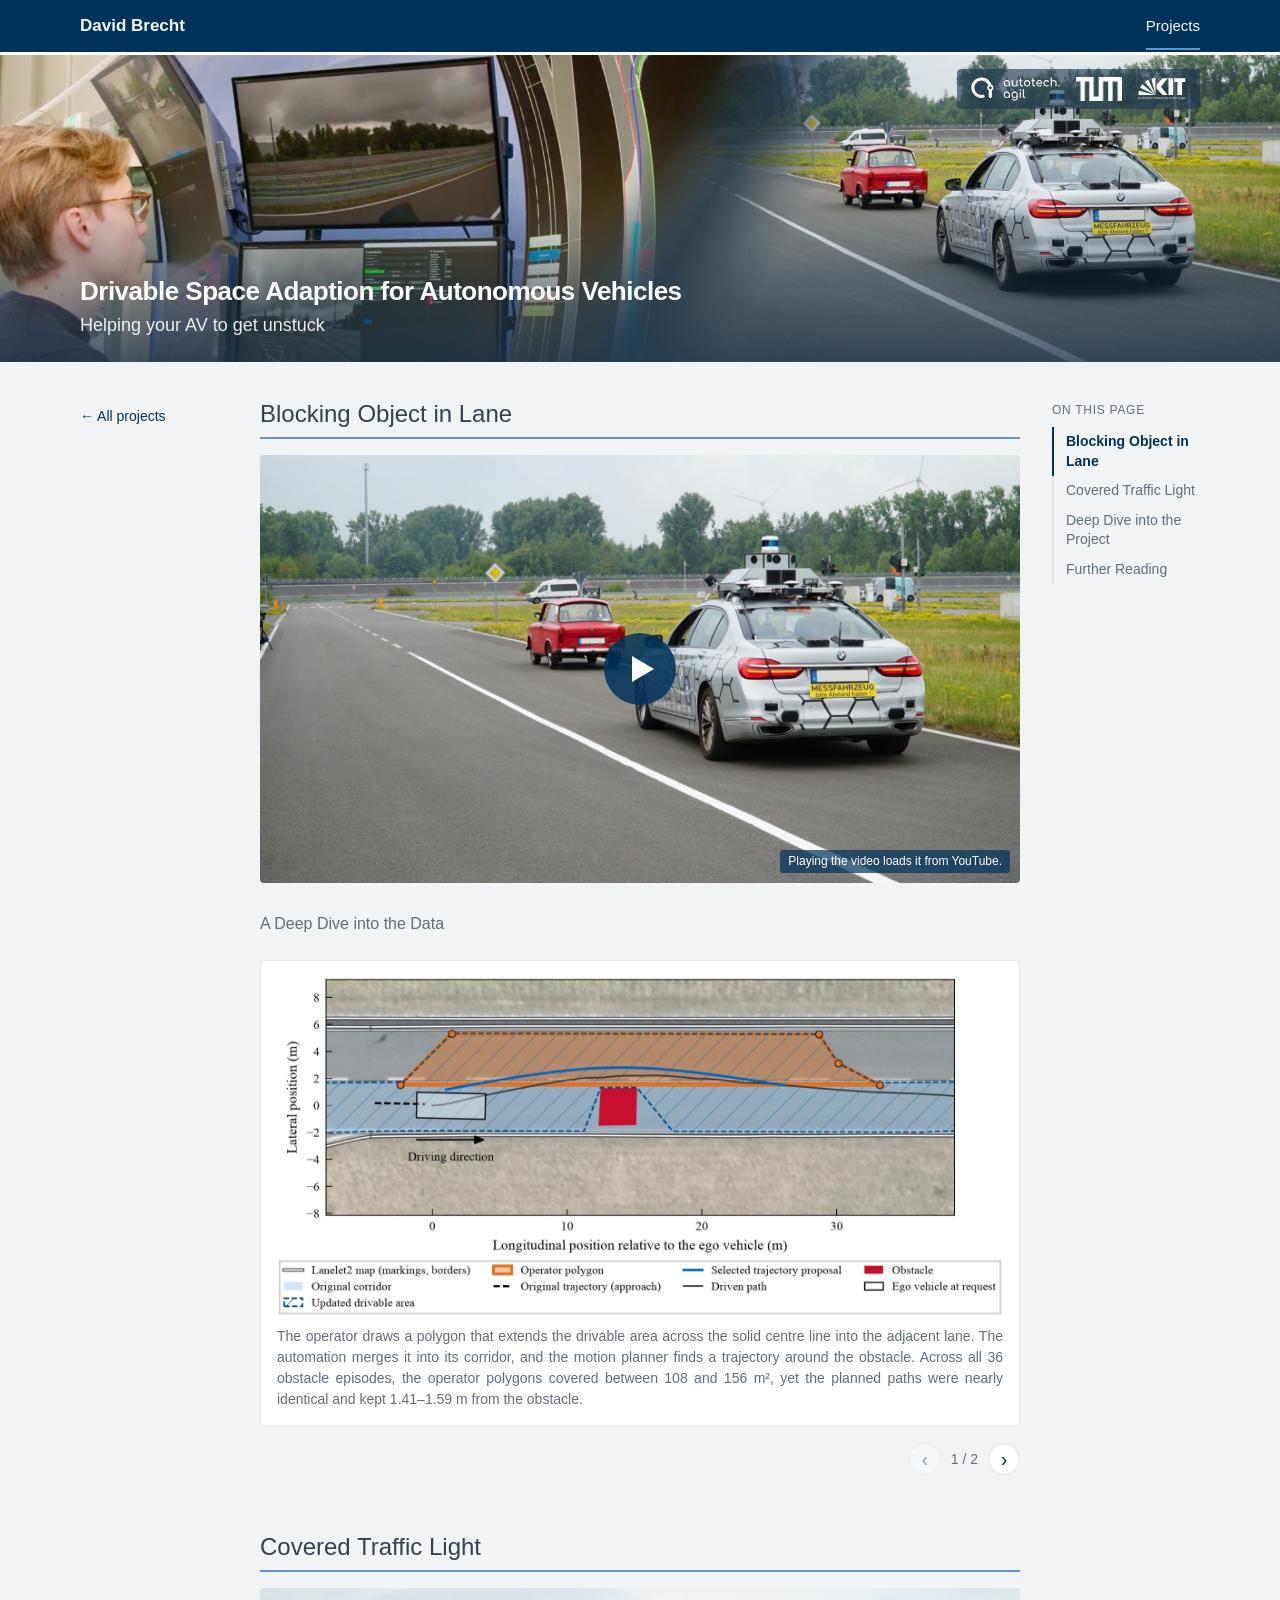
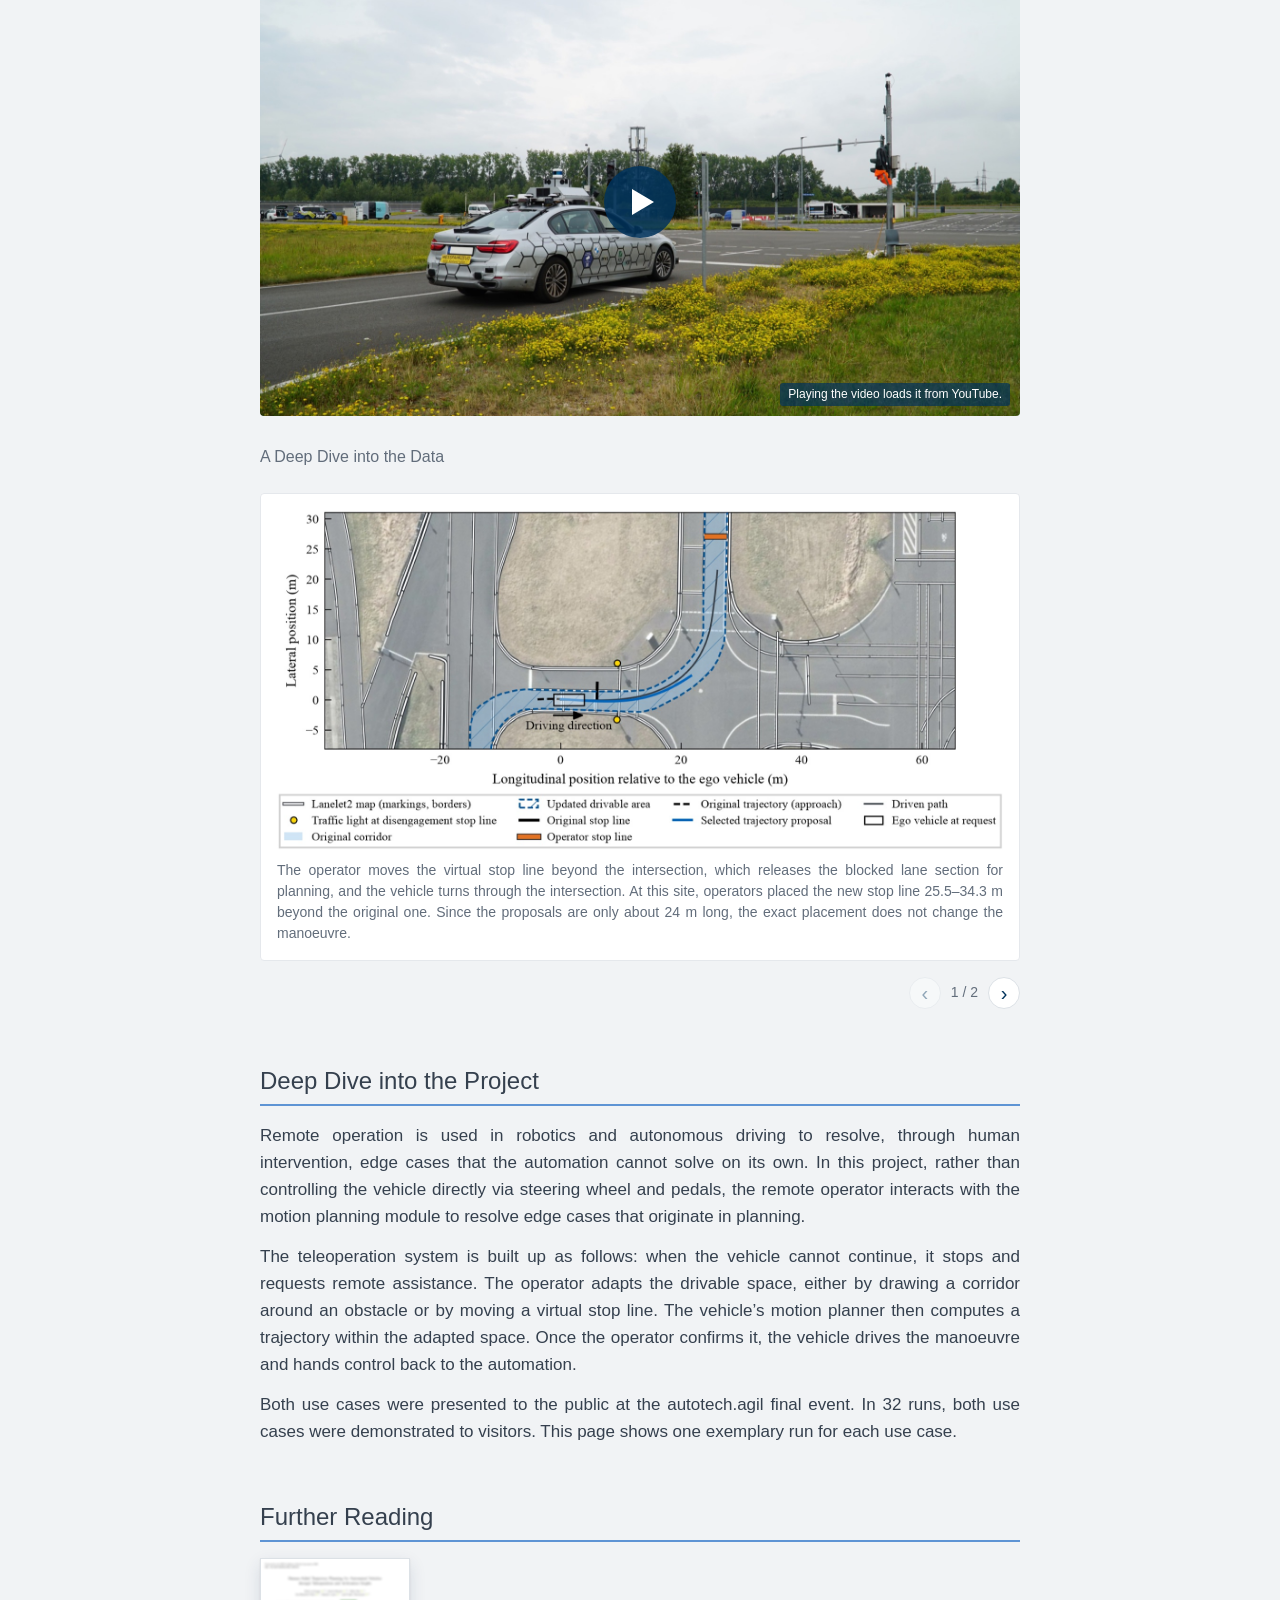
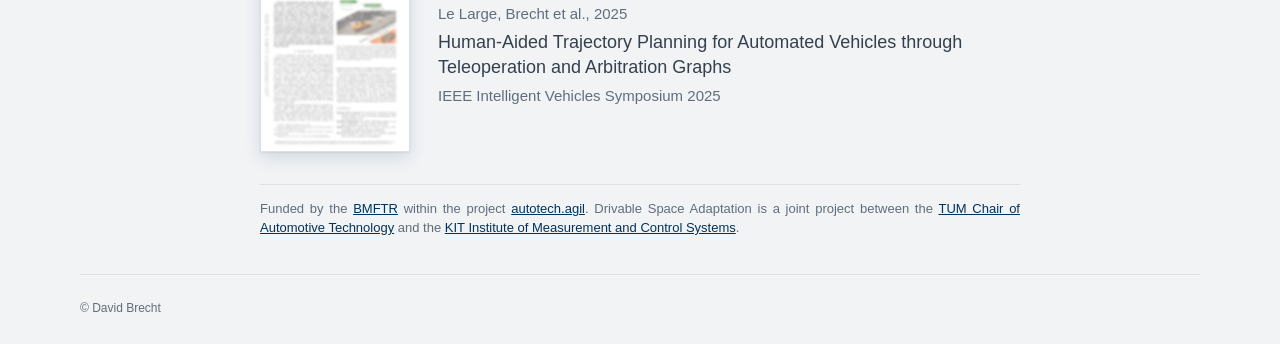
==== projects/drivable-space-adaption.html @ f10d5e89 "wip - first version, collaborative planning still missing" ====
<!doctype html>
<html lang="en-GB">
  <head>
    <meta charset="utf-8">
    <meta name="viewport" content="width=device-width, initial-scale=1">
    <meta name="description" content="Drivable space adaption for autonomous vehicles: a remote operator adjusts the planning constraints so the automation can pass an obstruction.">
    <meta name="theme-color" content="#00335c">
    <title>Drivable Space Adaption | David Brecht</title>
    <link rel="icon" href="../assets/deployment/common/favicon.svg" type="image/svg+xml">
    <link rel="stylesheet" href="../styles.css">
  </head>
  <body>
    <a class="skip-link" href="#content">Skip to content</a>

    <header class="site-header site-header--sticky">
      <div class="topbar">
        <div class="container topbar-inner">
          <a class="site-name" href="../">David Brecht</a>
          <nav aria-label="Main navigation">
            <a class="nav-link" href="../#projects">Projects</a>
          </nav>
        </div>
      </div>
    </header>

    <main id="content" class="project-page" tabindex="-1">
      <figure class="project-banner">
        <div class="banner-photos">
          <img class="banner-photo banner-photo--left" src="../assets/deployment/kit_drivable_space/title_page.jpeg" width="2460" height="1519" alt="Remote operator at the teleoperation workstation, with camera views and a map of the drivable space.">
          <img class="banner-photo banner-photo--right" src="../assets/deployment/kit_drivable_space/drivable_space_scenario.jpg" width="1600" height="1066" alt="The automated test vehicle on the test track, following a car.">
          <span class="banner-seam" aria-hidden="true"></span>
        </div>
        <div class="banner-frame container">
          <div class="banner-logos" aria-label="Project partners">
            <img src="../assets/deployment/common/logos/autotech_agil_white.svg" width="500" height="135" alt="autotech.agil">
            <img src="../assets/deployment/common/logos/tum_white.png" width="200" height="104" alt="Technical University of Munich">
            <img class="logo-to-white" src="../assets/deployment/common/logos/kit.svg" width="1000" height="500" alt="Karlsruhe Institute of Technology">
          </div>
          <figcaption>
            <h1>Drivable Space Adaption for Autonomous Vehicles</h1>
            <p>Helping your AV to get unstuck</p>
          </figcaption>
        </div>
      </figure>

      <div class="container">
      <div class="project-layout">
      <nav class="page-back" aria-label="Back">
        <a class="back-link" href="../#projects">← All projects</a>
      </nav>
      <div class="project-body">
        <h2 id="blocking-object">Blocking Object in Lane</h2>

        <div class="video" data-youtube-id="cDaHewxZwfg">
          <a class="video-poster" href="https://www.youtube.com/watch?v=cDaHewxZwfg" aria-label="Play video: Passing an object that blocks the lane (opens YouTube)">
            <img src="../assets/deployment/kit_drivable_space/drivable_space_scenario.jpg" width="1600" height="1066" loading="lazy" alt="">
            <span class="play-button" aria-hidden="true"></span>
            <span class="video-hint">Playing the video loads it from YouTube.</span>
          </a>
        </div>

        <h3>A Deep Dive into the Data</h3>
        <div class="gallery" role="region" aria-label="Blocking object in lane: plots" tabindex="0">
          <figure>
            <img src="../assets/deployment/kit_drivable_space/results/fig_pub_example_obstacle.jpg" width="1600" height="746" loading="lazy" alt="Top-down view of an obstacle episode: the operator polygon extends the drivable area into the adjacent lane, and the selected trajectory passes the obstacle.">
            <figcaption>The operator draws a polygon that extends the drivable area across the solid centre line into the adjacent lane. The automation merges it into its corridor, and the motion planner finds a trajectory around the obstacle. Across all 36 obstacle episodes, the operator polygons covered between 108 and 156 m², yet the planned paths were nearly identical and kept 1.41–1.59 m from the obstacle.</figcaption>
          </figure>
          <figure>
            <img src="../assets/deployment/kit_drivable_space/results/fig_velocity_obstacle.jpg" width="1600" height="573" loading="lazy" alt="Vehicle speed over time for an obstacle episode, with the phases from handover to the remote operator until handover back to the automation shaded.">
            <figcaption>The vehicle stands still while the operator assesses the scene, draws the polygon and reviews the proposal; these steps take up most of the 60 s from request to handover. Planning itself takes 0.3 s. After the confirmation, the vehicle starts within 1.7 s, passes the obstacle at about 12 km/h, and the automation continues without stopping. <small class="figure-note">This was presented to visitors of the autotech.agil project, and the system was explained to them during the interaction. Real interaction is therefore expected to be much faster.</small></figcaption>
          </figure>
        </div>
        <div class="gallery-nav" hidden>
          <button type="button" data-step="-1" aria-label="Previous plot">‹</button>
          <span class="gallery-count" aria-live="polite">1 / 2</span>
          <button type="button" data-step="1" aria-label="Next plot">›</button>
        </div>

        <h2 id="covered-traffic-light">Covered Traffic Light</h2>

        <div class="video" data-youtube-id="cDaHewxZwfg">
          <a class="video-poster" href="https://www.youtube.com/watch?v=cDaHewxZwfg" aria-label="Play video: Proceeding through an intersection with a covered traffic light (opens YouTube)">
            <img src="../assets/deployment/kit_drivable_space/traffic_light_scenario.jpg" width="1600" height="1066" loading="lazy" alt="">
            <span class="play-button" aria-hidden="true"></span>
            <span class="video-hint">Playing the video loads it from YouTube.</span>
          </a>
        </div>

        <h3>A Deep Dive into the Data</h3>
        <div class="gallery" role="region" aria-label="Covered traffic light: plots" tabindex="0">
          <figure>
            <img src="../assets/deployment/kit_drivable_space/results/fig_pub_example_traffic_light.jpg" width="1600" height="748" loading="lazy" alt="Top-down view of a traffic-light episode: the operator moves the stop line beyond the intersection, and the selected trajectory turns through it.">
            <figcaption>The operator moves the virtual stop line beyond the intersection, which releases the blocked lane section for planning, and the vehicle turns through the intersection. At this site, operators placed the new stop line 25.5–34.3 m beyond the original one. Since the proposals are only about 24 m long, the exact placement does not change the manoeuvre.</figcaption>
          </figure>
          <figure>
            <img src="../assets/deployment/kit_drivable_space/results/fig_velocity_traffic_light.jpg" width="1600" height="573" loading="lazy" alt="Vehicle speed over time for a traffic-light episode, with the phases from handover to the remote operator until handover back to the automation shaded.">
            <figcaption>As with the obstacle, the operator steps fill most of the 62 s from request to handover while the vehicle stands still, and planning takes 0.2 s. The vehicle crosses the intersection at up to about 13 km/h and accelerates further once the automation has taken over again. <small class="figure-note">This was presented to visitors of the autotech.agil project, and the system was explained to them during the interaction. Real interaction is therefore expected to be much faster.</small></figcaption>
          </figure>
        </div>
        <div class="gallery-nav" hidden>
          <button type="button" data-step="-1" aria-label="Previous plot">‹</button>
          <span class="gallery-count" aria-live="polite">1 / 2</span>
          <button type="button" data-step="1" aria-label="Next plot">›</button>
        </div>

        <h2 id="project">Deep Dive into the Project</h2>
        <p>Remote operation is used in robotics and autonomous driving to resolve, through human intervention, edge cases that the automation cannot solve on its own. In this project, rather than controlling the vehicle directly via steering wheel and pedals, the remote operator interacts with the motion planning module to resolve edge cases that originate in planning.</p>
        <p>The teleoperation system is built up as follows: when the vehicle cannot continue, it stops and requests remote assistance. The operator adapts the drivable space, either by drawing a corridor around an obstacle or by moving a virtual stop line. The vehicle’s motion planner then computes a trajectory within the adapted space. Once the operator confirms it, the vehicle drives the manoeuvre and hands control back to the automation.</p>
        <p>Both use cases were presented to the public at the autotech.agil final event. In 32 runs, both use cases were demonstrated to visitors. This page shows one exemplary run for each use case.</p>

        <h2 id="further-reading">Further Reading</h2>
        <div class="paper">
          <a class="paper-cover" href="https://doi.org/10.1109/IV64158.2025.11097737" tabindex="-1" aria-hidden="true">
            <img src="../assets/deployment/kit_drivable_space/paper_front_page_web.jpg" width="440" height="571" loading="lazy" alt="">
          </a>
          <div class="paper-text">
            <p class="paper-authors">Le Large, Brecht et al., 2025</p>
            <p class="paper-title"><a href="https://doi.org/10.1109/IV64158.2025.11097737">Human-Aided Trajectory Planning for Automated Vehicles through Teleoperation and Arbitration Graphs</a></p>
            <p class="paper-venue">IEEE Intelligent Vehicles Symposium 2025</p>
          </div>
        </div>

        <p class="project-footnote">Funded by the <a href="https://www.bmftr.bund.de/EN/Home/home_node.html">BMFTR</a> within the project <a href="https://www.autotechagil.de">autotech.agil</a>. Drivable Space Adaptation is a joint project between the <a href="https://www.mos.ed.tum.de/en/ftm/home/">TUM Chair of Automotive Technology</a> and the <a href="https://www.mrt.kit.edu/english/index.php">KIT Institute of Measurement and Control Systems</a>.</p>
      </div>
      <nav class="toc" aria-label="On this page">
        <p class="toc-title">On this page</p>
        <ol>
          <li><a href="#blocking-object">Blocking Object in Lane</a></li>
          <li><a href="#covered-traffic-light">Covered Traffic Light</a></li>
          <li><a href="#project">Deep Dive into the Project</a></li>
          <li><a href="#further-reading">Further Reading</a></li>
        </ol>
      </nav>
      </div>
      </div>
    </main>

    <footer class="site-footer container">
      <small>© David Brecht</small>
    </footer>
    <script src="../video.js"></script>
    <script src="../gallery.js"></script>
    <script src="../toc.js"></script>
    <script src="../banner.js"></script>
  </body>
</html>
---- styles.css ----
:root {
  color-scheme: light;
  --page: #f1f3f5;
  --surface: #ffffff;
  --ink: #35404e;
  --muted: #626d7b;
  --line: #dce1e6;
  --accent: #00335c;
  --accent-light: #5e94d4;
  --header: #00335c;
  --banner: #1b364d; /* project banner: the CV navy at about half the saturation */
}

* { box-sizing: border-box; }

html { scroll-padding-top: 24px; }

body {
  margin: 0;
  background: var(--page);
  color: var(--ink);
  font-family: "Helvetica Neue", Helvetica, Arial, sans-serif;
  font-size: 17px;
  line-height: 1.6;
  -webkit-font-smoothing: antialiased;
}

a { color: var(--accent); }

a:focus-visible {
  outline: 2px solid var(--accent);
  outline-offset: 5px;
  border-radius: 1px;
}

.container {
  width: min(1120px, calc(100% - 64px));
  margin-inline: auto;
}

.skip-link {
  position: absolute;
  z-index: 2;
  top: -100px;
  left: 16px;
  padding: 8px 16px;
  background: white;
}

.skip-link:focus { top: 8px; }

.topbar {
  background: var(--header);
  color: #f5f6f8;
}

.topbar-inner {
  min-height: 52px;
  display: flex;
  align-items: center;
  justify-content: space-between;
  gap: 24px;
}

.site-name {
  color: inherit;
  font-size: 17px;
  font-weight: 600;
  text-decoration: none;
}

.nav-link {
  display: block;
  padding: 12px 0 10px;
  border-bottom: 2px solid var(--accent-light);
  color: #f5f6f8;
  font-size: 15px;
  text-decoration: none;
}

.topbar a:focus-visible { outline-color: #fff; }

.profile {
  background: #fafbfc;
  border-bottom: 1px solid var(--line);
}

.profile-inner {
  display: flex;
  align-items: center;
  justify-content: center;
  gap: 28px;
  padding-block: 25px;
}

.portrait {
  display: block;
  flex: 0 0 auto;
  width: 108px;
  height: 108px;
  border-radius: 50%;
  object-fit: cover;
  object-position: 50% 43%;
  border: 1px solid #d9dfe5;
}

h1, h2, h3, p { margin: 0; }

h1 {
  font-size: 32px;
  line-height: 1.2;
  font-weight: 600;
  letter-spacing: -.5px;
}

.profile-subtitle {
  margin-top: 5px;
  color: var(--muted);
  font-size: 17px;
}

.contact-links {
  display: flex;
  flex-wrap: wrap;
  gap: 22px;
  margin-top: 9px;
  font-size: 14px;
}

.contact-links a {
  display: inline-flex;
  align-items: center;
  gap: 6px;
  text-decoration: none;
}

.contact-links a:hover { text-decoration: underline; }

.contact-links svg {
  width: 16px;
  height: 16px;
  fill: none;
  stroke: currentColor;
  stroke-width: 1.5;
}

.contact-links .github-icon {
  fill: currentColor;
  stroke: none;
}

main { padding-top: 30px; }

main:focus { outline: none; }


.project-grid {
  display: grid;
  grid-template-columns: repeat(2, minmax(0, 1fr));
  gap: 28px;
}

.project-card {
  padding: 24px 24px 26px;
  background: var(--surface);
  border: 1px solid #e5e8ec;
  border-radius: 4px;
}

.project-figure {
  position: relative;
  margin: 0 0 20px;
  overflow: hidden;
  border: 1px solid #e4e8ed;
  border-radius: 2px;
  background: #f8fafb;
}

.project-figure img {
  display: block;
  width: 100%;
  height: auto;
  aspect-ratio: 16 / 9;
  object-fit: cover;
}

.project-figure figcaption {
  position: absolute;
  right: 10px;
  bottom: 6px;
  color: #677382;
  font-size: 10px;
  line-height: 1.5;
}

.project-copy h3 {
  margin-bottom: 11px;
  font-size: 22px;
  font-weight: 500;
  line-height: 1.32;
}

.project-copy p {
  color: var(--muted);
  font-size: 16px;
  line-height: 1.65;
}

.site-footer {
  margin-top: 36px;
  padding-block: 18px 24px;
  border-top: 1px solid var(--line);
  color: var(--muted);
}

.site-footer small { font-size: 12px; }

@media (max-width: 760px) {
  .container { width: min(580px, calc(100% - 36px)); }
  .project-grid { grid-template-columns: minmax(0, 1fr); gap: 22px; }
  .profile-inner { justify-content: flex-start; gap: 20px; padding-block: 23px; }
  .portrait { width: 88px; height: 88px; }
  h1 { font-size: 28px; }
  .profile-subtitle { font-size: 15px; }
  .project-card { padding: 20px; }
}

@media (max-width: 380px) {
  .profile-inner { gap: 15px; }
  .portrait { width: 72px; height: 72px; }
  h1 { font-size: 25px; }
  .profile-subtitle { max-width: 180px; line-height: 1.45; }
  .contact-links { gap: 17px; }
  .project-copy h3 { font-size: 21px; }
}

.read-more {
  display: inline-block;
  margin-top: 12px;
  font-size: 15px;
  text-decoration: none;
}

.read-more:hover { text-decoration: underline; }

.project-note {
  grid-column: 1 / -1;
  padding-block: 22px;
  text-align: center;
}

.project-note p { color: var(--muted); font-size: 16px; }

/* Project detail page */
.project-page { padding-top: 0; } /* the banner starts right under the top bar */

.back-link {
  display: inline-block;
  font-size: 14px;
  text-decoration: none;
}

/* "All projects" sits in the left-hand gap and stays in view, mirroring the contents list on the right. */
.page-back {
  grid-column: 1;
  grid-row: 1;
  align-self: start;
  position: sticky;
  top: calc(var(--sticky-offset, 68px) + 8px);
  margin-top: 4px;
}

.back-link:hover { text-decoration: underline; }

/* Navy top bar stays at the top on project pages. */
.site-header--sticky {
  position: sticky;
  top: 0;
  z-index: 10;
  border-bottom: 3px solid #fff; /* thin white line between top bar and title strip */
}

/* Anchor jumps land below the sticky bars (banner.js raises this on wide screens). */
html:has(.site-header--sticky) { scroll-padding-top: var(--sticky-offset, 68px); }

.project-banner {
  --p: 0; /* collapse progress, 0 = full photo, 1 = navy title strip (set by banner.js) */
  position: relative;
  z-index: 5;
  margin: 0;
  overflow: hidden;
  background: var(--banner);
}

/* Logos and title share the page container width (.container), so the title starts exactly
   below the name in the top bar. With two photos, the frame is laid over the full-width photos. */
.banner-frame { position: relative; }
.banner-photos + .banner-frame { position: absolute; inset: 0; }
/* With full-width photos, the darkening behind the title runs across the whole banner. */
.banner-photos + .banner-frame figcaption { background: none; }

.banner-photos::after {
  content: "";
  position: absolute;
  right: 0;
  bottom: 0;
  left: 0;
  height: 55%;
  background: linear-gradient(transparent, rgba(27, 54, 77, .8));
}

.banner-frame > img {
  display: block;
  width: 100%;
  height: auto;
  aspect-ratio: 3 / 1;
  object-fit: cover;
  object-position: 50% 40%;
}

/* Two photos side by side across the full page width. They overlap in the middle, where the
   right photo fades in along a line tilted by about 30° and a soft band in the banner blue hides the seam. */
.banner-photos {
  position: relative;
  /* Up to 1920px wide: 24% of the width, between 240 and 360px.
     Wider screens: grows with the width (18.75vw = 360px at 1920), keeping the 1080p shape and crop. */
  height: max(clamp(240px, 24vw, 360px), 18.75vw);
  overflow: hidden;
}

.banner-photo {
  position: absolute;
  top: 0;
  width: 58%; /* left 63% and right 53% below: the photos overlap from 47% to 63%, seam at about 55% */
  height: 100%;
  object-fit: cover;
}

/* Vertical slice of the operator photo: 0% puts the head low, 14% centres it; 7% sits between. */
/* A single photo filling the whole banner. */
.banner-photo--single { left: 0; width: 100%; object-position: 50% 50%; }

.banner-photo--left { left: 0; width: 63%; object-position: 30% 7%; }

.banner-photo--right {
  right: 0;
  width: 53%;
  object-position: 60% 50%;
  -webkit-mask-image: linear-gradient(120deg, transparent 14%, #000 30%);
  mask-image: linear-gradient(120deg, transparent 14%, #000 30%);
}

.banner-seam {
  position: absolute;
  inset: 0;
  background: linear-gradient(120deg, transparent 47.5%, rgba(27, 54, 77, .7) 54.5%, transparent 61.5%);
}

/* Navy layer that fades in over the photo as the banner collapses. */
.project-banner::before {
  content: "";
  position: absolute;
  inset: 0;
  z-index: 1;
  background: var(--banner);
  opacity: var(--p);
  pointer-events: none;
}

.banner-logos {
  z-index: 2;
  position: absolute;
  top: 14px;
  right: 0; /* right edge in line with "Projects" in the top bar */
  display: flex;
  align-items: center;
  gap: 16px;
  padding: 8px 14px;
  border-radius: 4px;
  background: rgba(27, 54, 77, .6);
}

.banner-logos img {
  display: block;
  width: auto;
  height: 24px;
  aspect-ratio: auto;
}

/* The KIT logo is green and black; render it white like the others. */
.banner-logos .logo-to-white { filter: brightness(0) invert(1); }

.project-banner figcaption {
  position: absolute;
  left: 0;
  right: 0;
  bottom: 0;
  z-index: 2;
  /* No left padding: the title lines up with the name in the top bar. */
  padding: 48px 28px calc(22px - 8px * var(--p)) 0;
  background: linear-gradient(transparent, rgba(27, 54, 77, .8));
  color: #fff;
}

.project-banner h1 {
  font-size: calc(26px - 7px * var(--p)); /* 26px over the photo, 19px in the stuck strip */
}

.project-banner figcaption p {
  max-height: calc(30px * (1 - var(--p)));
  margin-top: calc(4px * (1 - var(--p)));
  overflow: hidden;
  font-size: 18px;
  opacity: calc(.9 * (1 - 2 * var(--p)));
}

/* Wide screens: the banner scrolls up behind its title and the title strip sticks under the top bar. */
@media (min-width: 1181px) {
  .project-banner { position: sticky; }
}

/* Text column in the middle, sticky contents list in the right-hand gap. */
.project-layout {
  display: grid;
  grid-template-columns: minmax(0, 1fr) minmax(0, 760px) minmax(0, 1fr);
  column-gap: 32px;
  margin-top: 36px;
}

.project-body { grid-column: 2; }

.toc {
  grid-column: 3;
  align-self: start;
  position: sticky;
  top: calc(var(--sticky-offset, 68px) + 8px);
  margin-top: 4px;
  font-size: 14px;
  line-height: 1.4;
}

.toc-title {
  margin-bottom: 8px;
  color: var(--muted);
  font-size: 12px;
  letter-spacing: .06em;
  text-transform: uppercase;
}

.toc ol {
  margin: 0;
  padding: 0;
  list-style: none;
  border-left: 2px solid var(--line);
}

.toc a {
  display: block;
  margin-left: -2px;
  padding: 5px 0 5px 12px;
  border-left: 2px solid transparent;
  color: var(--muted);
  text-decoration: none;
}

.toc a:hover { color: var(--accent); }

.toc a[aria-current="true"] {
  border-left-color: var(--accent);
  color: var(--accent);
  font-weight: 600;
}

@media (max-width: 1180px) {
  .project-layout { display: block; max-width: 760px; margin-inline: auto; }
  .page-back { position: static; margin-bottom: 20px; }
  .toc { display: none; }
}

@media (prefers-reduced-motion: no-preference) {
  html { scroll-behavior: smooth; }
}

.project-body h2 {
  margin: 56px 0 16px;
  padding-bottom: 8px;
  border-bottom: 2px solid var(--accent-light);
  font-size: 24px;
  font-weight: 500;
  line-height: 1.3;
}

.project-body h2:first-child { margin-top: 0; }

/* Everything below the banner shares the text column width. */
.project-body p,
.project-body figcaption {
  text-align: justify;
  hyphens: auto;
}

.project-body h3 {
  margin: 28px 0 0;
  color: var(--muted);
  font-size: 16px;
  font-weight: 500;
}

/* YouTube video, loaded only after a click (see video.js). */
.video {
  position: relative;
  margin-top: 16px;
  aspect-ratio: 16 / 9;
  overflow: hidden;
  border-radius: 4px;
  background: var(--header);
}

.video img,
.video iframe {
  display: block;
  width: 100%;
  height: 100%;
  border: 0;
  object-fit: cover;
}

.video-poster { display: block; height: 100%; }

.play-button {
  position: absolute;
  top: 50%;
  left: 50%;
  width: 72px;
  height: 72px;
  margin: -36px 0 0 -36px;
  border-radius: 50%;
  background: rgba(0, 51, 92, .85);
  transition: background .15s;
}

.play-button::after {
  content: "";
  position: absolute;
  top: 50%;
  left: 50%;
  margin: -13px 0 0 -8px;
  border-style: solid;
  border-width: 13px 0 13px 22px;
  border-color: transparent transparent transparent #fff;
}

.video-poster:hover .play-button,
.video-poster:focus-visible .play-button { background: var(--accent-light); }

.video-hint {
  position: absolute;
  right: 10px;
  bottom: 10px;
  padding: 3px 8px;
  border-radius: 3px;
  background: rgba(0, 51, 92, .7);
  color: #fff;
  font-size: 12px;
  line-height: 1.4;
}

.project-body .project-footnote {
  margin-top: 32px;
  padding-top: 14px;
  border-top: 1px solid var(--line);
  color: var(--muted);
  font-size: 13px;
  line-height: 1.5;
}

.project-body p + p { margin-top: 12px; }

.gallery {
  display: flex;
  align-items: flex-start;
  gap: 16px;
  margin-top: 24px;
  padding-bottom: 12px;
  overflow-x: auto;
  scroll-snap-type: x mandatory;
  overscroll-behavior-x: contain;
}

.gallery figure {
  flex: 0 0 100%;
  margin: 0;
  padding: 16px;
  background: var(--surface);
  border: 1px solid #e5e8ec;
  border-radius: 4px;
  scroll-snap-align: start;
}

.gallery img {
  display: block;
  width: 100%;
  height: auto;
}

/* Paper reference: a blurred first page framed like a printed sheet. */
.paper {
  display: flex;
  align-items: center;
  gap: 28px;
  margin-top: 16px;
}

.paper-cover {
  position: relative;
  flex: 0 0 150px;
  display: block;
  overflow: hidden;
  background: #fff;
  border: 1px solid var(--line);
  box-shadow: 0 1px 2px rgba(0, 0, 0, .08), 0 6px 16px rgba(0, 51, 92, .12);
}

.paper-cover img {
  display: block;
  width: 100%;
  height: auto;
  filter: blur(1.2px);
}

.paper-cover::after {
  content: "";
  position: absolute;
  inset: 0;
  background: rgba(255, 255, 255, .45);
}

.project-body .paper-text p {
  margin: 0;
  text-align: left;
  hyphens: manual;
}

.paper-authors,
.paper-venue { color: var(--muted); font-size: 15px; }

.paper-title {
  margin: 4px 0 !important;
  font-size: 18px;
  font-weight: 500;
  line-height: 1.4;
}

.paper-title a { color: var(--ink); text-decoration: none; }
.paper-title a:hover { color: var(--accent); text-decoration: underline; }

.figure-note {
  display: block;
  margin-top: 6px;
  font-size: 12px;
  font-style: italic;
}

.gallery-nav {
  display: flex;
  align-items: center;
  justify-content: flex-end;
  gap: 10px;
  margin-top: 4px;
  color: var(--muted);
  font-size: 14px;
}

.gallery-nav[hidden] { display: none; }

.gallery-nav button {
  width: 32px;
  height: 32px;
  border: 1px solid var(--line);
  border-radius: 50%;
  background: var(--surface);
  color: var(--accent);
  font-size: 20px;
  line-height: 1;
  cursor: pointer;
}

.gallery-nav button:hover:not(:disabled) { border-color: var(--accent-light); }
.gallery-nav button:disabled { opacity: .4; cursor: default; }

.gallery figcaption {
  margin-top: 10px;
  color: var(--muted);
  font-size: 14px;
  line-height: 1.5;
}

@media (max-width: 760px) {
  .banner-frame > img { aspect-ratio: 16 / 9; }
  /* Phones: the operator photo alone, full width. */
  .banner-photos { height: auto; aspect-ratio: 16 / 9; }
  .banner-photo--left { width: 100%; }
  .banner-photo--right, .banner-seam { display: none; }
  .project-banner figcaption { padding: 36px 18px 14px 0; }
  .project-banner h1 { font-size: 22px; }
  .project-banner figcaption p { font-size: 15px; }
  .play-button { transform: scale(.8); }
  .paper { gap: 18px; }
  .project-body h2 { margin-top: 44px; }
  .video-hint { right: 6px; bottom: 6px; font-size: 11px; }
  .banner-logos { top: 10px; gap: 10px; padding: 6px 10px; }
  .banner-logos img { height: 16px; }
  .paper-cover { flex-basis: 96px; }
}
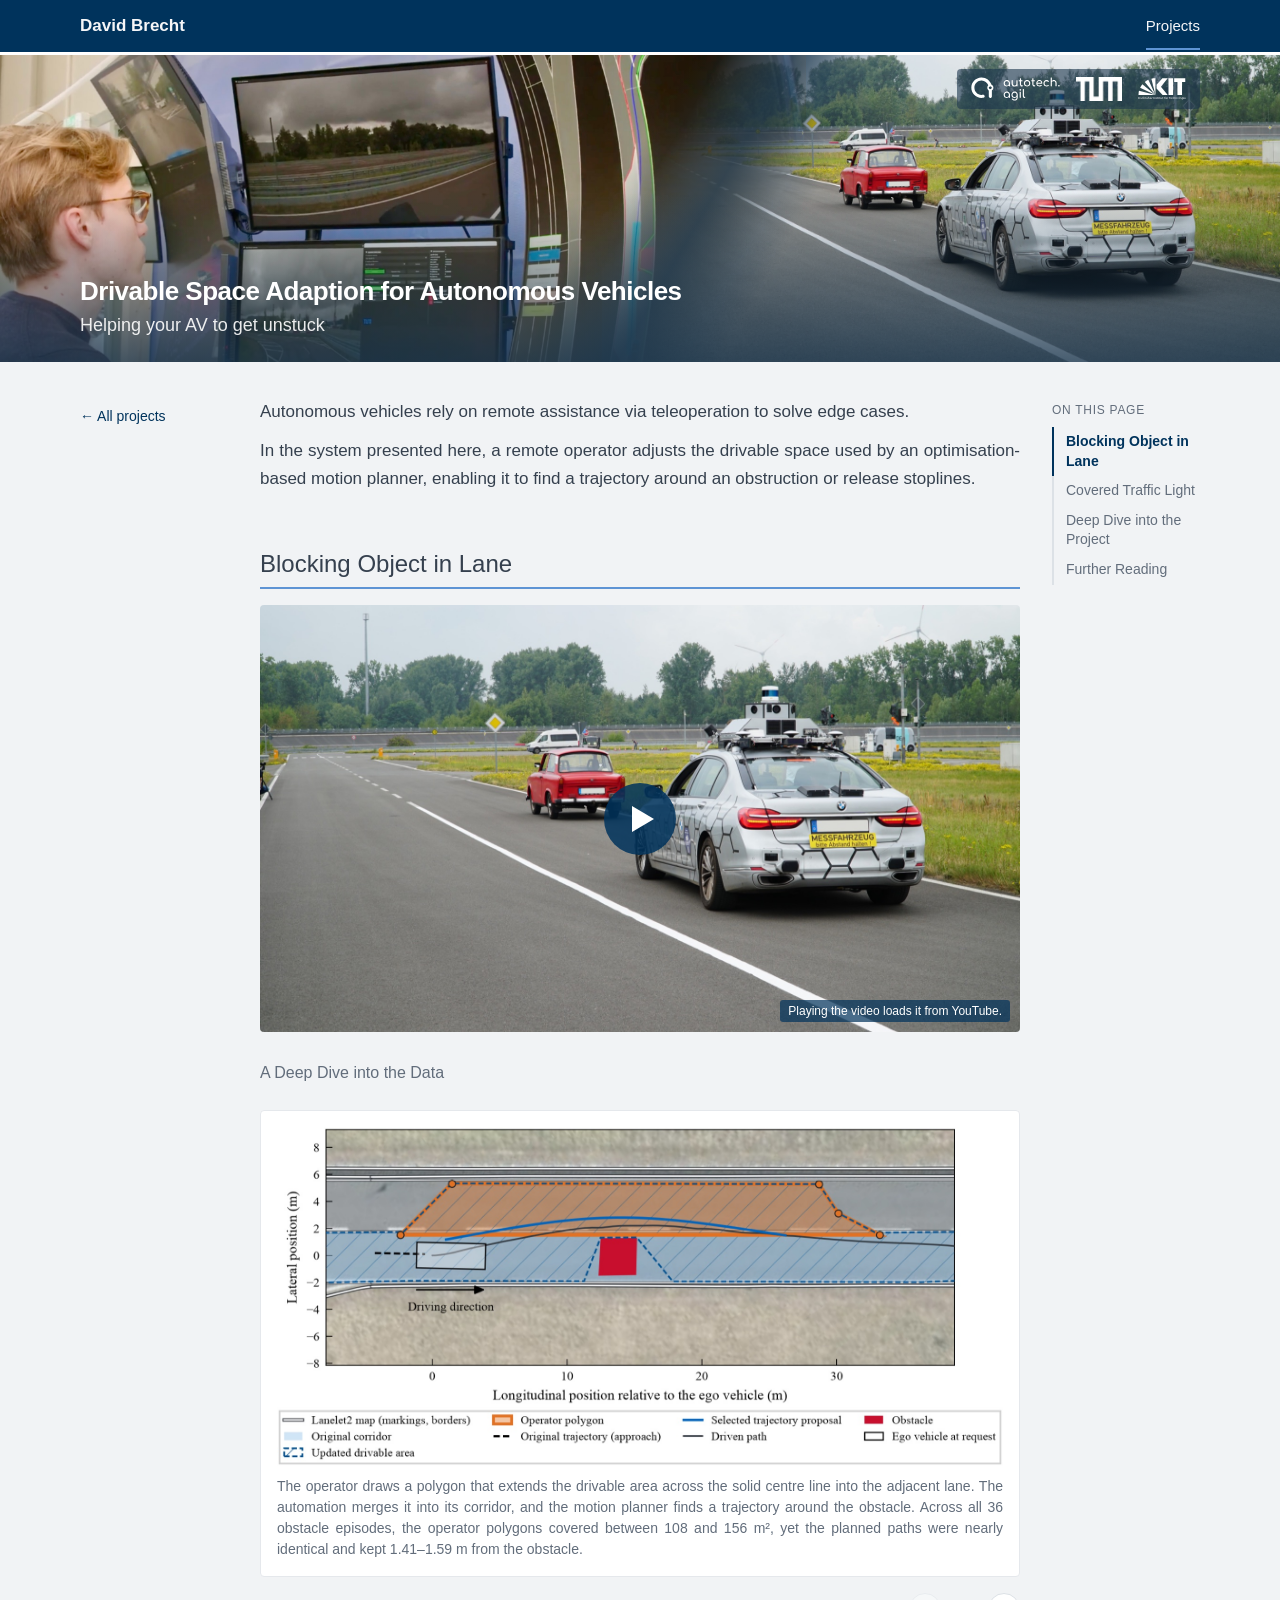
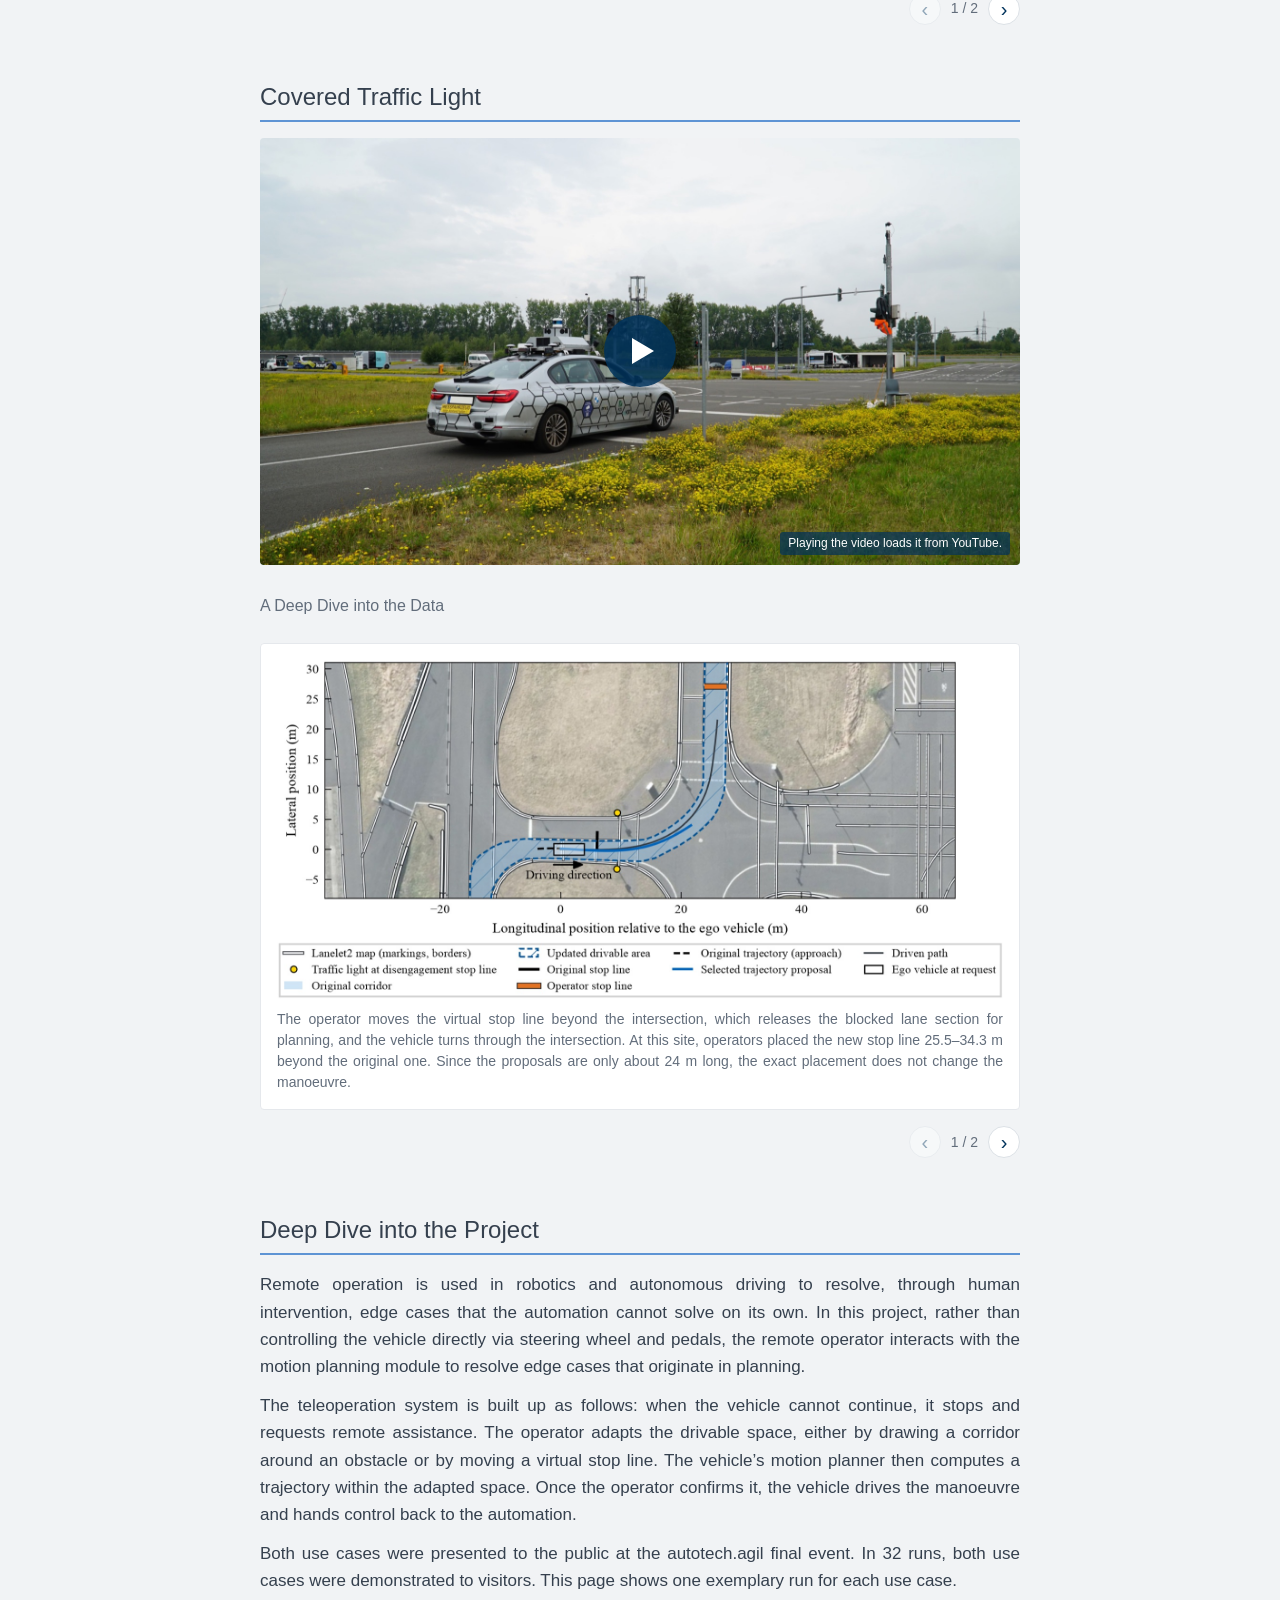
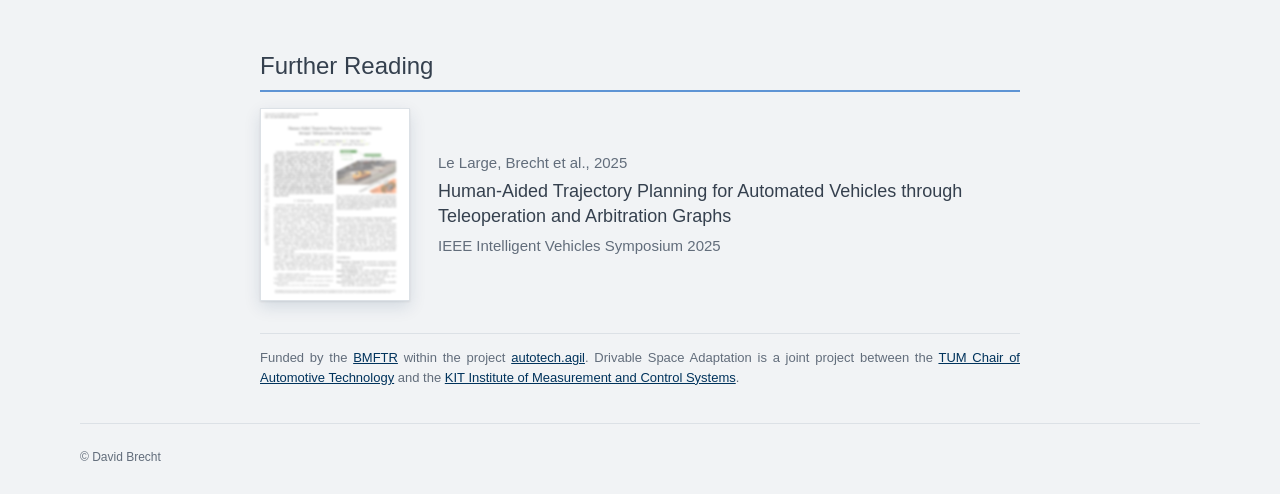
==== commit 391f2458: "wip -drivable space" ====
--- a/projects/drivable-space-adaption.html
+++ b/projects/drivable-space-adaption.html
@@ -49,6 +49,9 @@
         <a class="back-link" href="../#projects">← All projects</a>
       </nav>
       <div class="project-body">
+        <p>Autonomous vehicles rely on remote assistance via teleoperation to solve edge cases.</p>
+        <p>In the system presented here, a remote operator adjusts the drivable space used by an optimisation-based motion planner, enabling it to find a trajectory around an obstruction or release stoplines.</p>
+
         <h2 id="blocking-object">Blocking Object in Lane</h2>
 
         <div class="video" data-youtube-id="cDaHewxZwfg">
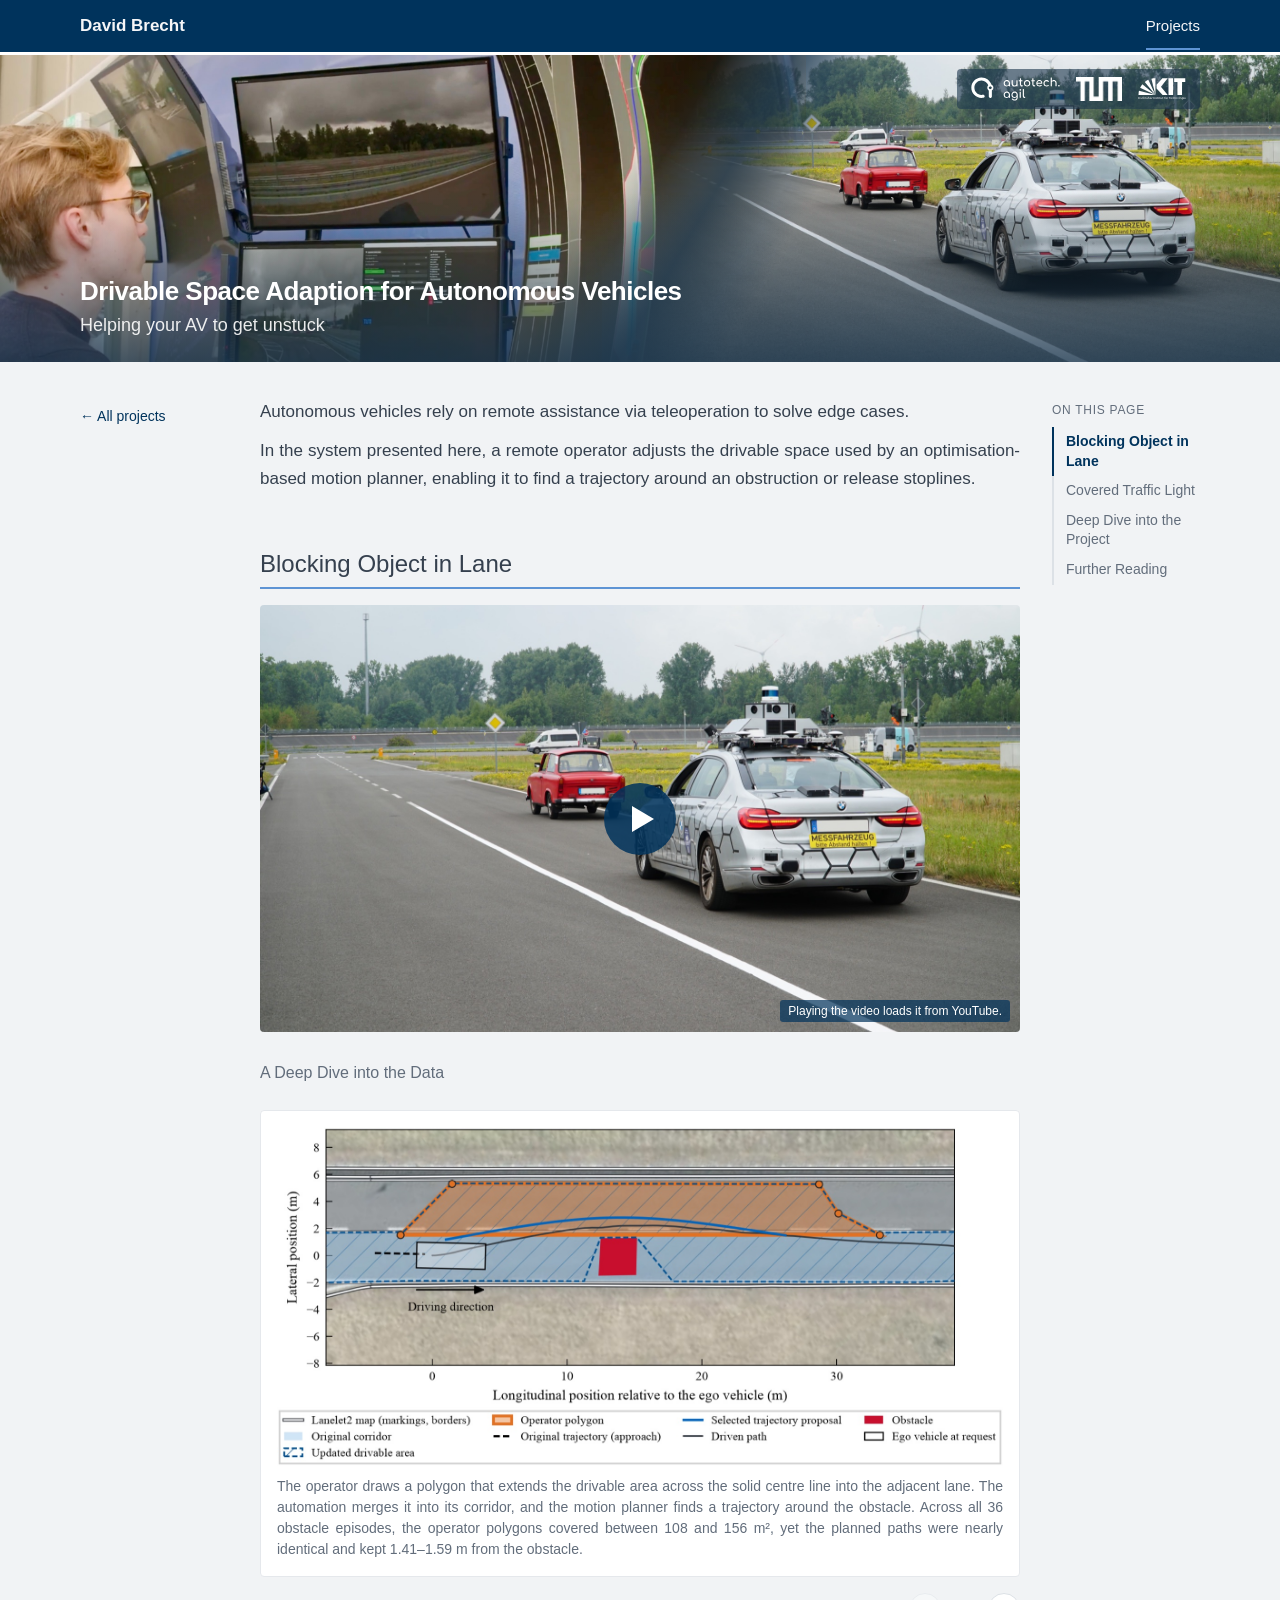
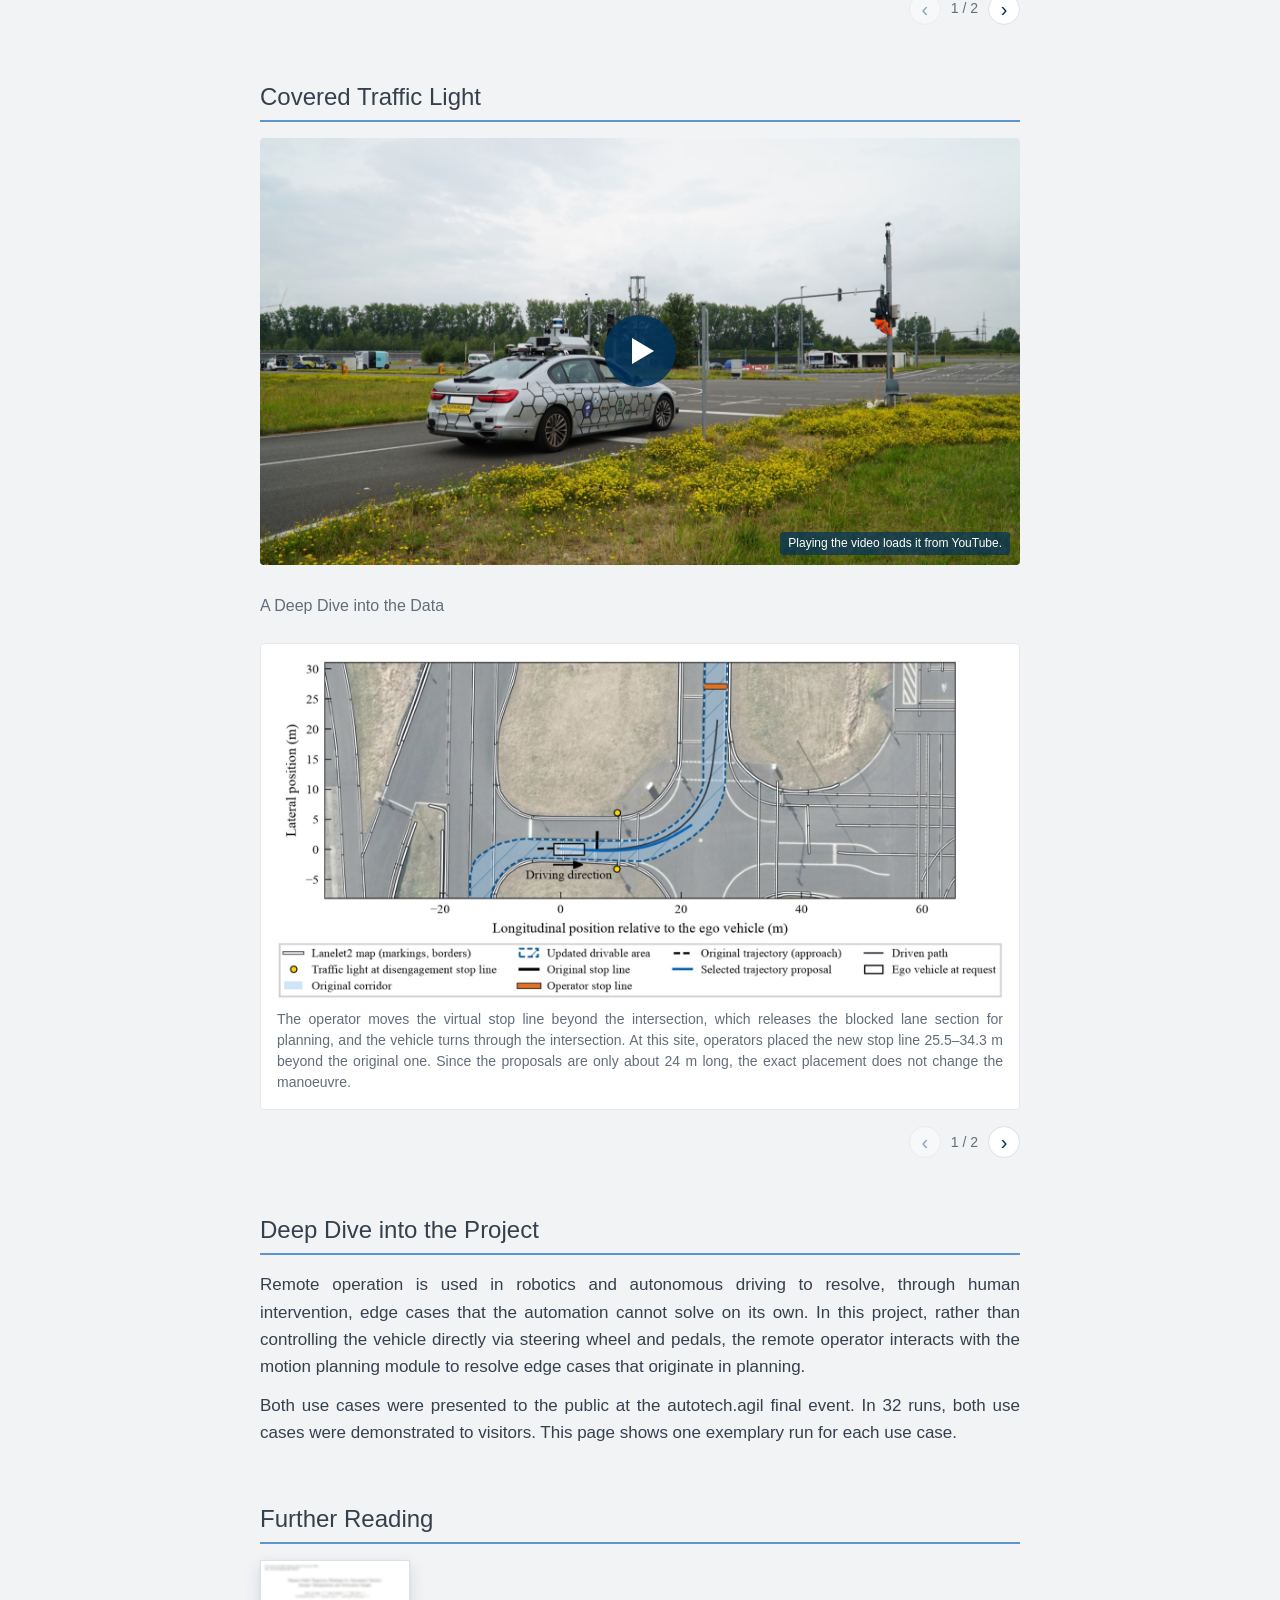
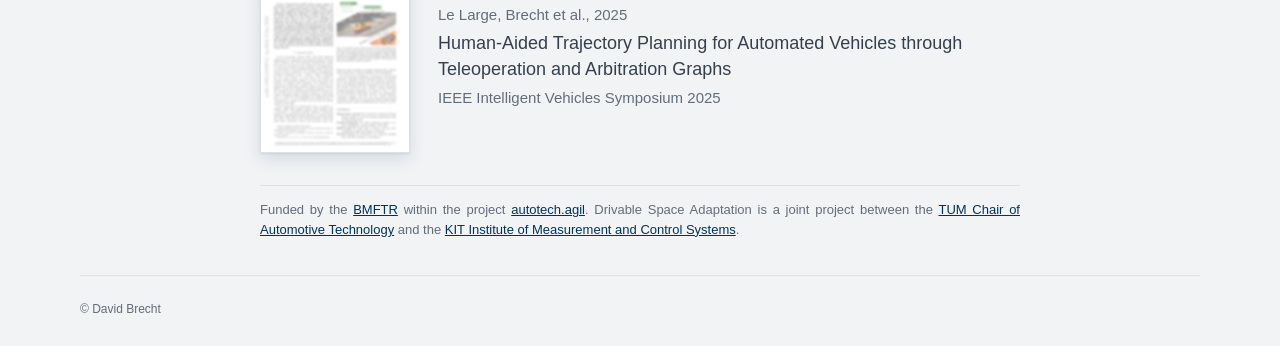
==== commit 62b6f9e6: "fix - remove paragraph about teleoperation" ====
--- a/projects/drivable-space-adaption.html
+++ b/projects/drivable-space-adaption.html
@@ -54,8 +54,8 @@
 
         <h2 id="blocking-object">Blocking Object in Lane</h2>
 
-        <div class="video" data-youtube-id="cDaHewxZwfg">
-          <a class="video-poster" href="https://www.youtube.com/watch?v=cDaHewxZwfg" aria-label="Play video: Passing an object that blocks the lane (opens YouTube)">
+        <div class="video" data-youtube-id="B3pKcwo168Y">
+          <a class="video-poster" href="https://www.youtube.com/watch?v=B3pKcwo168Y" aria-label="Play video: Passing an object that blocks the lane (opens YouTube)">
             <img src="../assets/deployment/kit_drivable_space/drivable_space_scenario.jpg" width="1600" height="1066" loading="lazy" alt="">
             <span class="play-button" aria-hidden="true"></span>
             <span class="video-hint">Playing the video loads it from YouTube.</span>
@@ -81,8 +81,8 @@
 
         <h2 id="covered-traffic-light">Covered Traffic Light</h2>
 
-        <div class="video" data-youtube-id="cDaHewxZwfg">
-          <a class="video-poster" href="https://www.youtube.com/watch?v=cDaHewxZwfg" aria-label="Play video: Proceeding through an intersection with a covered traffic light (opens YouTube)">
+        <div class="video" data-youtube-id="tFqTS-L8EgE">
+          <a class="video-poster" href="https://www.youtube.com/watch?v=tFqTS-L8EgE" aria-label="Play video: Proceeding through an intersection with a covered traffic light (opens YouTube)">
             <img src="../assets/deployment/kit_drivable_space/traffic_light_scenario.jpg" width="1600" height="1066" loading="lazy" alt="">
             <span class="play-button" aria-hidden="true"></span>
             <span class="video-hint">Playing the video loads it from YouTube.</span>
@@ -108,7 +108,6 @@
 
         <h2 id="project">Deep Dive into the Project</h2>
         <p>Remote operation is used in robotics and autonomous driving to resolve, through human intervention, edge cases that the automation cannot solve on its own. In this project, rather than controlling the vehicle directly via steering wheel and pedals, the remote operator interacts with the motion planning module to resolve edge cases that originate in planning.</p>
-        <p>The teleoperation system is built up as follows: when the vehicle cannot continue, it stops and requests remote assistance. The operator adapts the drivable space, either by drawing a corridor around an obstacle or by moving a virtual stop line. The vehicle’s motion planner then computes a trajectory within the adapted space. Once the operator confirms it, the vehicle drives the manoeuvre and hands control back to the automation.</p>
         <p>Both use cases were presented to the public at the autotech.agil final event. In 32 runs, both use cases were demonstrated to visitors. This page shows one exemplary run for each use case.</p>
 
         <h2 id="further-reading">Further Reading</h2>
